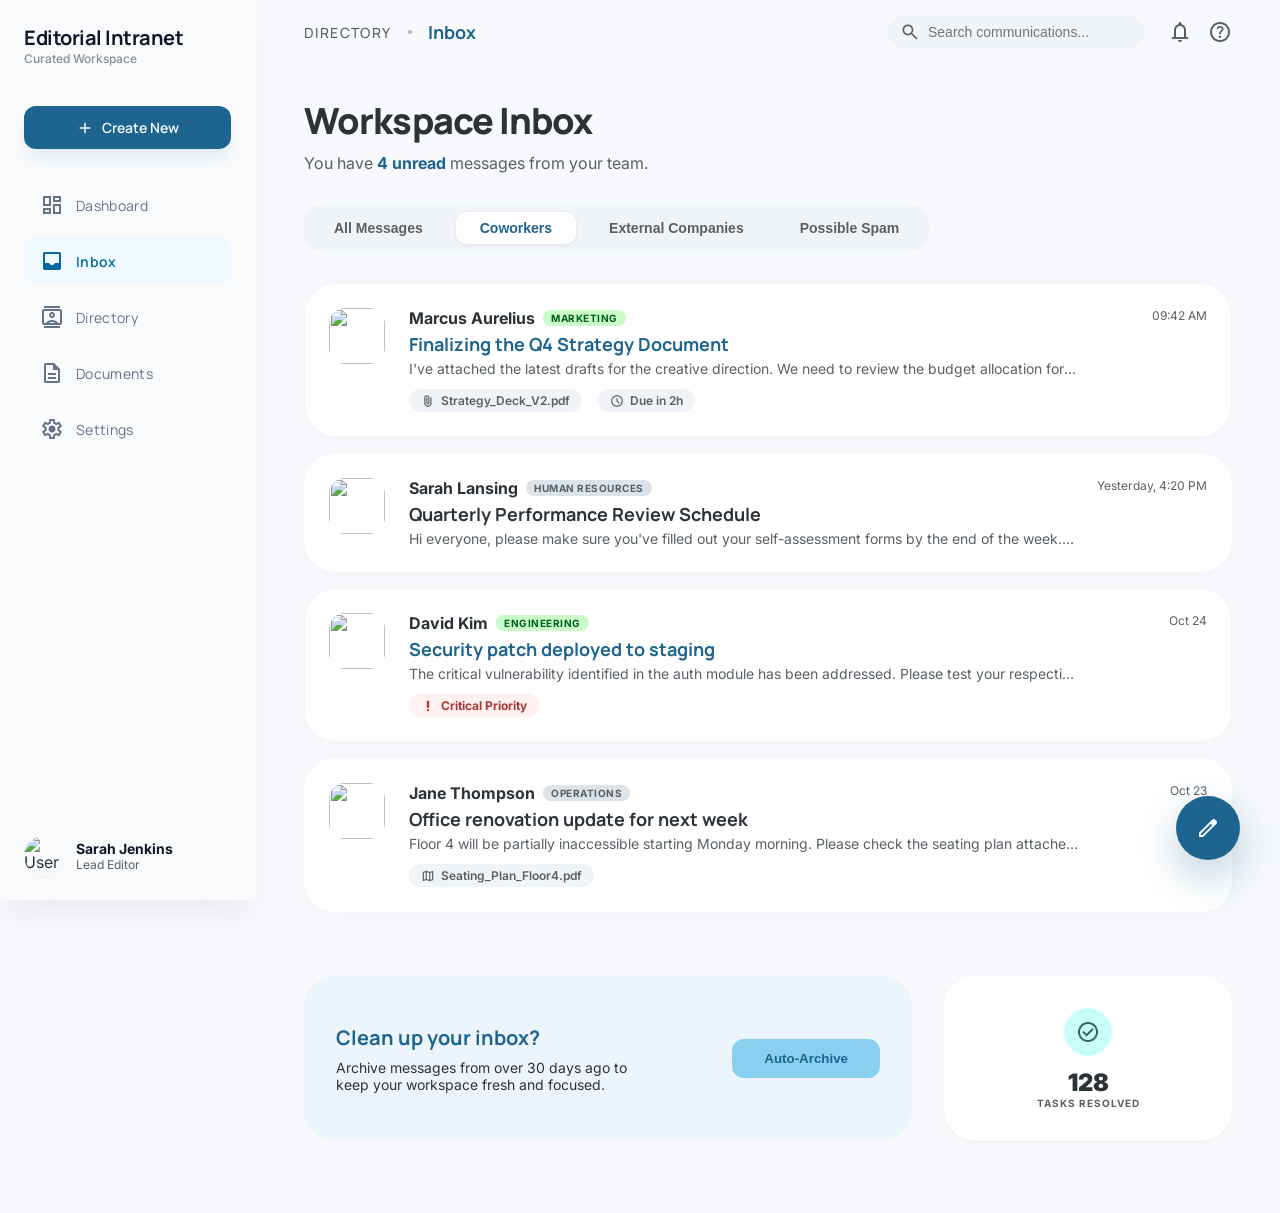
==== correo/correo.html @ ca58f9d9 "Demo" ====
<!DOCTYPE html>
<html class="light" lang="en">
<head>
    <meta charset="utf-8" />
    <meta content="width=device-width, initial-scale=1.0" name="viewport" />
    <title>Inbox - Lumina Corporate</title>
    <link href="https://fonts.googleapis.com/css2?family=Inter:wght@300;400;500;600;700&family=Manrope:wght@500;600;700;800&display=swap" rel="stylesheet" />
    <link href="https://fonts.googleapis.com/css2?family=Material+Symbols+Outlined:wght,FILL@100..700,0..1&display=swap" rel="stylesheet" />
    <link rel="stylesheet" href="../styles.css" />
</head>

<body class="app-body">
    <!-- Replicated Sidebar from Index.html -->
    <aside class="sidebar">
        <div class="sidebar-header">
            <h1 class="sidebar-title">Editorial Intranet</h1>
            <p class="sidebar-subtitle">Curated Workspace</p>
        </div>
        <button class="btn-primary create-new-btn">
            <span class="material-symbols-outlined icon-lg" data-icon="add">add</span>
            Create New
        </button>
        <nav class="sidebar-nav">
            <a class="nav-item" href="../index.html">
                <span class="material-symbols-outlined" data-icon="dashboard">dashboard</span>
                Dashboard
            </a>
            <a class="nav-item active" href="#">
                <span class="material-symbols-outlined" data-icon="inbox">inbox</span>
                Inbox
            </a>
            <a class="nav-item" href="#">
                <span class="material-symbols-outlined" data-icon="contacts">contacts</span>
                Directory
            </a>
            <a class="nav-item" href="#">
                <span class="material-symbols-outlined" data-icon="description">description</span>
                Documents
            </a>
            <a class="nav-item" href="#">
                <span class="material-symbols-outlined" data-icon="settings">settings</span>
                Settings
            </a>
        </nav>
        <div class="user-profile">
            <img alt="User avatar" class="avatar" src="https://lh3.googleusercontent.com/aida-public/[base64]" />
            <div class="user-info">
                <p class="user-name">Sarah Jenkins</p>
                <p class="user-role">Lead Editor</p>
            </div>
        </div>
    </aside>

    <main class="main-content">
        <!-- Replicated TopAppBar from Index.html -->
        <header class="top-nav">
            <div class="breadcrumbs">
                <span class="breadcrumb-item">Directory</span>
                <span class="breadcrumb-separator"></span>
                <span class="breadcrumb-current">Inbox</span>
            </div>
            <div class="top-nav-actions">
                <div class="search-bar-wrapper">
                    <span class="material-symbols-outlined search-icon">search</span>
                    <input class="search-input" placeholder="Search communications..." type="text" />
                </div>
                <div class="nav-icons">
                    <button class="icon-btn">
                        <span class="material-symbols-outlined" data-icon="notifications">notifications</span>
                    </button>
                    <button class="icon-btn">
                        <span class="material-symbols-outlined" data-icon="help_outline">help_outline</span>
                    </button>
                </div>
            </div>
        </header>

        <!-- Inbox Canvas -->
        <div class="inbox-canvas">
            <div class="inbox-container">
                <!-- Welcome Section -->
                <header class="inbox-banner">
                    <div>
                        <h1 class="inbox-title">Workspace Inbox</h1>
                        <p class="inbox-subtitle">You have <span class="text-primary unread-count">4 unread</span> messages from your team.</p>
                    </div>
                </header>

                <!-- Filter Tabs -->
                <div class="filter-tabs">
                    <button class="filter-tab">All Messages</button>
                    <button class="filter-tab active">Coworkers</button>
                    <button class="filter-tab">External Companies</button>
                    <button class="filter-tab">Possible Spam</button>
                </div>

                <!-- Bento Style Message List -->
                <div class="message-list-full">
                    <!-- Message Item 1 -->
                    <div class="msg-card">
                        <div class="message-inner">
                            <img class="message-avatar" src="https://lh3.googleusercontent.com/aida-public/[base64]" />
                            <div class="message-details">
                                <div class="msg-header">
                                    <div class="msg-meta-left">
                                        <h3 class="msg-sender">Marcus Aurelius</h3>
                                        <span class="msg-badge badge-marketing">Marketing</span>
                                    </div>
                                    <span class="msg-time">09:42 AM</span>
                                </div>
                                <h4 class="msg-subject unread">Finalizing the Q4 Strategy Document</h4>
                                <p class="msg-snippet">I've attached the latest drafts for the creative direction. We need to review the budget allocation for the social media campaigns before the...</p>
                                <div class="msg-attachments">
                                    <div class="attachment-pill">
                                        <span class="material-symbols-outlined" data-icon="attach_file">attach_file</span>
                                        <span>Strategy_Deck_V2.pdf</span>
                                    </div>
                                    <div class="time-pill">
                                        <span class="material-symbols-outlined" data-icon="schedule">schedule</span>
                                        <span>Due in 2h</span>
                                    </div>
                                </div>
                            </div>
                        </div>
                    </div>

                    <!-- Message Item 2 -->
                    <div class="msg-card">
                        <div class="message-inner">
                            <img class="message-avatar" src="https://lh3.googleusercontent.com/aida-public/[base64]" />
                            <div class="message-details">
                                <div class="msg-header">
                                    <div class="msg-meta-left">
                                        <h3 class="msg-sender">Sarah Lansing</h3>
                                        <span class="msg-badge badge-hr">Human Resources</span>
                                    </div>
                                    <span class="msg-time">Yesterday, 4:20 PM</span>
                                </div>
                                <h4 class="msg-subject">Quarterly Performance Review Schedule</h4>
                                <p class="msg-snippet">Hi everyone, please make sure you've filled out your self-assessment forms by the end of the week. Link is in the portal under employees...</p>
                            </div>
                        </div>
                    </div>

                    <!-- Message Item 3 -->
                    <div class="msg-card">
                        <div class="message-inner">
                            <img class="message-avatar" src="https://lh3.googleusercontent.com/aida-public/[base64]" />
                            <div class="message-details">
                                <div class="msg-header">
                                    <div class="msg-meta-left">
                                        <h3 class="msg-sender">David Kim</h3>
                                        <span class="msg-badge badge-eng">Engineering</span>
                                    </div>
                                    <span class="msg-time">Oct 24</span>
                                </div>
                                <h4 class="msg-subject unread">Security patch deployed to staging</h4>
                                <p class="msg-snippet">The critical vulnerability identified in the auth module has been addressed. Please test your respective modules in the staging environment before midnight.</p>
                                <div class="msg-attachments">
                                    <div class="priority-pill">
                                        <span class="material-symbols-outlined" data-icon="priority_high">priority_high</span>
                                        <span>Critical Priority</span>
                                    </div>
                                </div>
                            </div>
                        </div>
                    </div>

                    <!-- Message Item 4 -->
                    <div class="msg-card">
                        <div class="message-inner">
                            <img class="message-avatar" src="https://lh3.googleusercontent.com/aida-public/[base64]" />
                            <div class="message-details">
                                <div class="msg-header">
                                    <div class="msg-meta-left">
                                        <h3 class="msg-sender">Jane Thompson</h3>
                                        <span class="msg-badge badge-ops">Operations</span>
                                    </div>
                                    <span class="msg-time">Oct 23</span>
                                </div>
                                <h4 class="msg-subject">Office renovation update for next week</h4>
                                <p class="msg-snippet">Floor 4 will be partially inaccessible starting Monday morning. Please check the seating plan attached to see where your temporary workstation will be located.</p>
                                <div class="msg-attachments">
                                    <div class="attachment-pill">
                                        <span class="material-symbols-outlined" data-icon="map">map</span>
                                        <span>Seating_Plan_Floor4.pdf</span>
                                    </div>
                                </div>
                            </div>
                        </div>
                    </div>
                </div>

                <!-- Bottom Pagination / More Stats -->
                <div class="stats-grid" style="margin-top: 2rem;">
                    <div class="clean-inbox-banner">
                        <div class="clean-text-wrap">
                            <h3 class="clean-inbox-title">Clean up your inbox?</h3>
                            <p class="clean-inbox-desc">Archive messages from over 30 days ago to keep your workspace fresh and focused.</p>
                        </div>
                        <button class="btn-secondary">Auto-Archive</button>
                    </div>
                    <div class="resolved-stat-box">
                        <div class="resolved-icon">
                            <span class="material-symbols-outlined" data-icon="check_circle">check_circle</span>
                        </div>
                        <div class="resolved-number">128</div>
                        <div class="resolved-label">Tasks Resolved</div>
                    </div>
                </div>
            </div>
        </div>
    </main>

    <!-- Floating Action Button -->
    <button class="fab-btn">
        <span class="material-symbols-outlined" data-icon="edit">edit</span>
    </button>
</body>
</html>
---- styles.css ----
:root {
    --on-primary: #f6f9ff;
    --primary: #1d648f;
    --background: #f7f9fc;
    --on-surface: #2c3338;
    --on-surface-variant: #596065;
    --surface-container-low: #f0f4f8;
    --surface-container-lowest: #ffffff;
    --surface-container: #e9eef3;
    --surface-container-highest: #dce3e9;
    --outline-variant: #abb3b9;
    --error: #a83836;
    --on-error: #fff7f6;
    --error-container: #fa746f;
    --secondary: #006f20;
    --secondary-container: #93f993;
    --on-secondary-container: #005f1b;
    --tertiary: #346763;
    --tertiary-container: #c8fef8;
    --on-tertiary-container: #316460;
    --primary-container: #90cdfd;

    --font-headline: 'Manrope', sans-serif;
    --font-body: 'Inter', sans-serif;
}

* {
    box-sizing: border-box;
    margin: 0;
    padding: 0;
}

body.app-body {
    background-color: var(--background);
    color: var(--on-surface);
    font-family: var(--font-body);
    -webkit-font-smoothing: antialiased;
    -moz-osx-font-smoothing: grayscale;
}

/* Material Symbols */
.material-symbols-outlined {
    font-variation-settings: 'FILL' 0, 'wght' 400, 'GRAD' 0, 'opsz' 24;
    vertical-align: middle;
}

/* Typography Utilities */
.text-error { color: var(--error); }
.text-secondary { color: var(--secondary); }
.text-primary { color: var(--primary); }
.text-on-surface { color: var(--on-surface); }
.text-neutral { color: var(--on-surface-variant); }

.icon-error { background-color: rgba(250, 116, 111, 0.2); color: var(--error); }
.icon-primary { background-color: rgba(144, 205, 253, 0.2); color: var(--primary); }
.icon-lg { font-size: 1.125rem; }

/* Buttons */
.btn-primary {
    background-color: var(--primary);
    color: var(--on-primary);
    padding: 0.75rem 1.5rem;
    border-radius: 1rem;
    font-family: var(--font-headline);
    font-weight: 600;
    font-size: 0.875rem;
    display: flex;
    align-items: center;
    gap: 0.5rem;
    border: none;
    cursor: pointer;
    box-shadow: 0 10px 15px -3px rgba(29, 100, 143, 0.1);
    transition: all 0.2s;
}
.btn-primary:hover { opacity: 0.9; box-shadow: 0 10px 15px -3px rgba(29, 100, 143, 0.2); }
.btn-primary:active { transform: scale(0.95); }

.create-new-btn {
    width: 100%;
    justify-content: center;
    border-radius: 0.75rem;
    margin-bottom: 2rem;
}

/* Sidebar Component */
.sidebar {
    height: 100vh;
    width: 16rem;
    position: fixed;
    left: 0;
    top: 0;
    background-color: rgba(248, 250, 252, 0.8);
    backdrop-filter: blur(24px);
    -webkit-backdrop-filter: blur(24px);
    display: flex;
    flex-direction: column;
    padding: 1.5rem;
    border-right: 1px solid rgba(226, 232, 240, 0.15);
    box-shadow: 0 20px 25px -5px rgba(15, 23, 42, 0.05);
    z-index: 50;
}
@media (prefers-color-scheme: dark) {
    .sidebar { background-color: rgba(15, 23, 42, 0.8); border-right-color: rgba(30, 41, 59, 0.15); }
    .sidebar-title { color: #ffffff !important; }
}

.sidebar-header { margin-bottom: 2.5rem; }
.sidebar-title { font-size: 1.25rem; font-weight: 700; letter-spacing: -0.025em; color: #0f172a; font-family: var(--font-headline); }
.sidebar-subtitle { font-size: 0.75rem; color: var(--on-surface-variant); font-weight: 500; opacity: 0.7; }

.sidebar-nav { flex: 1; display: flex; flex-direction: column; gap: 0.5rem; }
.nav-item {
    display: flex; align-items: center; gap: 0.75rem; padding: 0.75rem 1rem; border-radius: 0.75rem;
    text-decoration: none; font-family: var(--font-headline); font-size: 0.875rem; letter-spacing: 0.025em;
    transition: background-color 0.2s, color 0.2s;
}
.nav-item.active {
    color: #0369a1; font-weight: 600; background-color: #f0f9ff;
}
.nav-item.active .material-symbols-outlined { font-variation-settings: 'FILL' 1; }
.nav-item:not(.active) { color: #64748b; }
.nav-item:not(.active):hover { background-color: #f0f9ff; }

@media (prefers-color-scheme: dark) {
    .nav-item.active { color: #38bdf8; background-color: rgba(12, 74, 110, 0.3); }
    .nav-item:not(.active) { color: #94a3b8; }
    .nav-item:not(.active):hover { background-color: rgba(12, 74, 110, 0.3); }
}

.user-profile {
    margin-top: auto; padding-top: 1.5rem; display: flex; align-items: center; gap: 0.75rem; border-top: 1px solid #f1f5f9;
}
.avatar { width: 2.5rem; height: 2.5rem; border-radius: 9999px; object-fit: cover; box-shadow: 0 1px 2px 0 rgba(0,0,0,0.05); }
.user-info { overflow: hidden; }
.user-name { font-size: 0.875rem; font-weight: 700; color: #0f172a; white-space: nowrap; overflow: hidden; text-overflow: ellipsis; }
.user-role { font-size: 0.75rem; color: var(--on-surface-variant); white-space: nowrap; overflow: hidden; text-overflow: ellipsis; }

/* Main Content Area */
.main-content { margin-left: 16rem; min-height: 100vh; }

.top-nav {
    width: 100%; height: 4rem; position: sticky; top: 0; z-index: 40; background-color: transparent;
    display: flex; justify-content: space-between; align-items: center; padding: 0 3rem;
    font-family: var(--font-headline); font-size: 1.125rem;
}
.breadcrumbs { display: flex; align-items: center; gap: 1rem; }
.breadcrumb-item { color: var(--on-surface-variant); font-size: 0.875rem; font-weight: 500; letter-spacing: 0.1em; text-transform: uppercase; }
.breadcrumb-separator { width: 0.25rem; height: 0.25rem; border-radius: 9999px; background-color: var(--outline-variant); }
.breadcrumb-current { color: var(--primary); font-weight: 700; }

.top-nav-actions { display: flex; align-items: center; gap: 1.5rem; }
.search-bar-wrapper { position: relative; display: flex; align-items: center; }
.search-icon { position: absolute; left: 0.75rem; color: var(--on-surface-variant); font-size: 1.25rem; }
.search-input {
    background-color: var(--surface-container-low); border: none; border-radius: 9999px;
    padding: 0.5rem 1rem 0.5rem 2.5rem; font-size: 0.875rem; width: 16rem; transition: all 0.2s; outline: none;
}
.search-input:focus { box-shadow: 0 0 0 2px rgba(29, 100, 143, 0.2); }
.nav-icons { display: flex; align-items: center; gap: 1rem; color: var(--on-surface-variant); }
.icon-btn { background: none; border: none; cursor: pointer; color: inherit; transition: color 0.15s, transform 0.1s; }
.icon-btn:hover { color: var(--primary); }
.icon-btn:active { transform: scale(0.95); }

/* Dashboard layout */
.dashboard-container { padding: 2rem 3rem; }
.welcome-section { margin-bottom: 3rem; }
.welcome-title { font-size: 3rem; font-weight: 800; font-family: var(--font-headline); letter-spacing: -0.025em; color: var(--on-background); margin-bottom: 0.5rem; }
.welcome-subtitle { color: var(--on-surface-variant); font-size: 1.125rem; font-weight: 500; opacity: 0.8; }

.bento-grid {
    display: grid;
    grid-template-columns: repeat(12, minmax(0, 1fr));
    gap: 2rem;
}

.bento-card {
    background-color: var(--surface-container-low);
    border-radius: 1.5rem;
    padding: 2rem;
    position: relative;
    overflow: hidden;
    display: flex;
    flex-direction: column;
}

.cybersecurity-card { grid-column: span 12 / span 12; min-height: 400px; justify-content: space-between; }
@media (min-width: 1024px) {
    .cybersecurity-card { grid-column: span 8 / span 8; }
    .calendar-card { grid-column: span 4 / span 4; box-shadow: 0 20px 25px -5px rgba(15, 23, 42, 0.05); }
    .inbox-card { grid-column: span 7 / span 7; box-shadow: 0 20px 25px -5px rgba(15, 23, 42, 0.05); }
    .tasks-card { grid-column: span 5 / span 5; }
}

/* Card components */
.card-content-front { position: relative; z-index: 10; width: 100%; height: 100%; display: flex; flex-direction: column; }
.card-header-split { display: flex; justify-content: space-between; align-items: flex-start; margin-bottom: 2rem; }
.card-title { font-size: 1.875rem; font-weight: 700; font-family: var(--font-headline); }
.card-title-sm { font-size: 1.25rem; font-weight: 700; font-family: var(--font-headline); }

/* Badges */
.badge { font-size: 0.75rem; font-weight: 700; border-radius: 9999px; }
.badge-admin { background-color: var(--tertiary-container); color: var(--on-tertiary-container); padding: 0.25rem 0.75rem; text-transform: uppercase; letter-spacing: 0.05em; margin-bottom: 0.75rem; display: inline-block; }
.badge-date { color: var(--primary); padding: 0.25rem 0.75rem; background-color: rgba(144, 205, 253, 0.2); }
.badge-error { background-color: var(--error); color: var(--on-error); font-size: 0.625rem; padding: 0.125rem 0.5rem; }
.badge-priority-high { background-color: rgba(250, 116, 111, 0.2); color: var(--error); padding: 0.125rem 0.5rem; text-transform: uppercase; letter-spacing: 0.1em; font-size: 0.625rem; }
.badge-priority-medium { background-color: rgba(144, 205, 253, 0.2); color: var(--primary); padding: 0.125rem 0.5rem; text-transform: uppercase; letter-spacing: 0.1em; font-size: 0.625rem; }
.badge-priority-low { background-color: rgba(147, 249, 147, 0.2); color: var(--secondary); padding: 0.125rem 0.5rem; text-transform: uppercase; letter-spacing: 0.1em; font-size: 0.625rem; }

/* Cybersecurity widget stats */
.stats-grid { display: grid; grid-template-columns: repeat(3, minmax(0, 1fr)); gap: 2rem; margin-bottom: 2.5rem; }
.stat-box { background-color: var(--surface-container-lowest); padding: 1.5rem; border-radius: 1rem; box-shadow: 0 1px 2px 0 rgba(0,0,0,0.05); }
.stat-label { font-size: 0.75rem; font-weight: 700; color: var(--on-surface-variant); text-transform: uppercase; margin-bottom: 0.5rem; }
.stat-value-wrapper { display: flex; align-items: flex-end; gap: 0.75rem; }
.stat-val { font-size: 2.25rem; font-weight: 700; line-height: 1; }
.stat-trend { font-size: 0.75rem; font-weight: 600; margin-bottom: 0.25rem; display: flex; align-items: center; }
.trend-error { color: var(--error); }
.trend-success { color: var(--secondary); }
.trend-neutral { color: var(--on-surface-variant); }
.stat-icon { font-size: 0.875rem; margin-right: 0.125rem; }

.section-label { font-size: 0.875rem; font-weight: 700; color: var(--on-surface-variant); text-transform: uppercase; letter-spacing: 0.1em; margin-bottom: 1rem; }
.traps-list { background-color: rgba(255, 255, 255, 0.5); border-radius: 1rem; overflow: hidden; }
.trap-item { display: flex; align-items: center; justify-content: space-between; padding: 1rem; border-bottom: 1px solid var(--surface-container); transition: background-color 0.2s; cursor: pointer; }
.trap-item:hover { background-color: var(--surface-container-lowest); }
.trap-item:last-child { border-bottom: none; }
.trap-info { display: flex; align-items: center; gap: 1rem; }
.trap-icon { width: 2.5rem; height: 2.5rem; border-radius: 9999px; display: flex; align-items: center; justify-content: center; }
.trap-name { font-weight: 700; font-size: 0.875rem; }
.trap-target { font-size: 0.75rem; color: var(--on-surface-variant); }
.trap-stats { text-align: right; }
.trap-clicks { font-size: 0.875rem; font-weight: 700; }
.progress-bar { width: 6rem; height: 0.375rem; background-color: var(--surface-container); border-radius: 9999px; margin-top: 0.25rem; }
.progress { height: 100%; border-radius: 9999px; }
.progress-high { width: 75%; background-color: var(--error); }
.progress-low { width: 25%; background-color: var(--primary); }

.aesthetic-blur { position: absolute; right: -5rem; bottom: -5rem; width: 20rem; height: 20rem; background-color: rgba(29, 100, 143, 0.05); border-radius: 9999px; filter: blur(48px); }

/* Events list */
.events-list { flex: 1; display: flex; flex-direction: column; gap: 1.5rem; }
.event-item { position: relative; padding-left: 1.5rem; border-left: 2px solid; }
.event-primary { border-color: var(--primary); }
.event-secondary { border-color: var(--secondary-container); }
.event-tertiary { border-color: var(--tertiary-container); }
.event-time { font-size: 0.75rem; font-weight: 700; margin-bottom: 0.25rem; }
.event-title { font-weight: 700; color: var(--on-surface); }
.event-location { font-size: 0.75rem; color: var(--on-surface-variant); }
.btn-outline {
    margin-top: 2rem; width: 100%; padding: 0.75rem; background: transparent; border: 2px solid var(--surface-container-highest);
    border-radius: 1rem; font-size: 0.875rem; font-weight: 700; color: var(--on-surface-variant); cursor: pointer; transition: background-color 0.2s;
}
.btn-outline:hover { background-color: var(--surface-container-low); }

/* Inbox */
.header-group { display: flex; align-items: center; gap: 0.75rem; }
.header-actions { display: flex; gap: 0.5rem; }
.icon-circle-btn { width: 2rem; height: 2rem; border-radius: 9999px; background-color: var(--surface-container-low); border: none; display: flex; align-items: center; justify-content: center; color: var(--on-surface-variant); cursor: pointer; }
.emails-list { display: flex; flex-direction: column; gap: 0.25rem; }
.email-item { display: flex; align-items: center; gap: 1rem; padding: 1rem; border-radius: 1rem; cursor: pointer; transition: background-color 0.2s; }
.email-item:hover { background-color: var(--surface-container-low); }
.email-read { opacity: 0.6; }
.email-avatar, .email-initials { width: 2.5rem; height: 2.5rem; border-radius: 9999px; object-fit: cover; }
.email-initials { display: flex; align-items: center; justify-content: center; font-weight: 700; font-size: 0.75rem; }
.initial-secondary { background-color: var(--secondary-container); color: var(--on-secondary-container); }
.initial-neutral { background-color: var(--surface-container-highest); color: var(--on-surface-variant); }
.email-content { flex: 1; min-width: 0; }
.email-header { display: flex; justify-content: space-between; align-items: center; margin-bottom: 0.125rem; }
.email-sender { font-weight: 700; font-size: 0.875rem; color: var(--on-surface); }
.email-time { font-size: 0.75rem; color: var(--on-surface-variant); }
.email-subject { font-size: 0.875rem; font-weight: 600; white-space: nowrap; overflow: hidden; text-overflow: ellipsis; }
.email-snippet { font-size: 0.75rem; color: var(--on-surface-variant); white-space: nowrap; overflow: hidden; text-overflow: ellipsis; }

/* Tasks */
.btn-text { color: var(--primary); font-size: 0.875rem; font-weight: 700; display: flex; align-items: center; gap: 0.25rem; border: none; background: transparent; cursor: pointer; }
.tasks-list { flex: 1; display: flex; flex-direction: column; gap: 1rem; }
.task-item { display: flex; align-items: flex-start; gap: 1rem; background-color: var(--surface-container-lowest); padding: 1rem; border-radius: 1rem; box-shadow: 0 1px 2px 0 rgba(0,0,0,0.05); border: 1px solid transparent; transition: border-color 0.2s; }
.task-item:hover { border-color: rgba(29, 100, 143, 0.1); }
.task-item:hover .checkbox { border-color: var(--primary); }
.checkbox { margin-top: 0.25rem; width: 1.25rem; height: 1.25rem; border-radius: 0.25rem; border: 2px solid rgba(29, 100, 143, 0.2); cursor: pointer; transition: border-color 0.2s; }
.task-content { flex: 1; }
.task-header { display: flex; justify-content: space-between; align-items: flex-start; margin-bottom: 0.25rem; }
.task-name { font-weight: 700; font-size: 0.875rem; }
.task-meta { font-size: 0.75rem; color: var(--on-surface-variant); }

/* --- INBOX SPECIFIC STYLES --- */
.inbox-canvas { padding: 2rem 3rem; }
.inbox-container { max-width: 64rem; margin: 0 auto; display: flex; flex-direction: column; gap: 2rem; }

.inbox-banner { display: flex; align-items: flex-end; justify-content: space-between; }
.inbox-title { font-size: 2.25rem; font-family: var(--font-headline); font-weight: 800; color: var(--on-surface); letter-spacing: -0.025em; margin-bottom: 0.5rem; }
.inbox-subtitle { color: var(--on-surface-variant); font-family: var(--font-body); font-size: 1rem; }
.unread-count { color: var(--primary); font-weight: 700; }

.filter-tabs { display: flex; align-items: center; gap: 0.5rem; padding: 0.375rem; background-color: var(--surface-container-low); border-radius: 1rem; width: fit-content; }
.filter-tab { padding: 0.5rem 1.5rem; border-radius: 0.75rem; font-size: 0.875rem; font-weight: 600; border: none; background: transparent; color: var(--on-surface-variant); cursor: pointer; transition: all 0.2s; }
.filter-tab:hover:not(.active) { color: var(--on-surface); }
.filter-tab.active { background-color: white; color: var(--primary); font-weight: 700; box-shadow: 0 1px 2px 0 rgba(0,0,0,0.05); border: 1px solid rgba(29,100,143,0.1); }

.message-list-full { display: grid; grid-template-columns: 1fr; gap: 1rem; }
.msg-card {
    background-color: var(--surface-container-lowest); padding: 1.5rem; border-radius: 2rem; box-shadow: 0 8px 32px rgba(0,0,0,0.02); border: 1px solid transparent; transition: all 0.2s; cursor: pointer; position: relative;
}
.msg-card:hover { border-color: rgba(226, 232, 240, 1); }
.msg-card:has(.unread) { border-color: rgba(29, 100, 143, 0.05); }
.msg-card:has(.unread):hover { border-color: rgba(29, 100, 143, 0.2); }

.message-inner { display: flex; gap: 1.5rem; align-items: flex-start; }
.message-avatar { width: 3.5rem; height: 3.5rem; border-radius: 1rem; object-fit: cover; }
.message-details { flex: 1; min-width: 0; }
.msg-header { display: flex; justify-content: space-between; align-items: flex-start; margin-bottom: 0.25rem; }
.msg-meta-left { display: flex; align-items: center; gap: 0.5rem; }
.msg-sender { font-weight: 700; color: var(--on-surface); font-size: 1rem; }

.msg-badge { font-size: 0.625rem; padding: 0.125rem 0.5rem; border-radius: 9999px; font-weight: 700; text-transform: uppercase; letter-spacing: 0.05em; }
.badge-marketing { background-color: rgba(147, 249, 147, 0.5); color: var(--on-secondary-container); }
.badge-hr { background-color: var(--surface-container-highest); color: var(--on-surface-variant); }
.badge-eng { background-color: rgba(147, 249, 147, 0.5); color: var(--on-secondary-container); }
.badge-ops { background-color: var(--surface-container-highest); color: var(--on-surface-variant); }

.msg-time { font-size: 0.75rem; color: var(--on-surface-variant); }
.msg-subject { font-family: var(--font-headline); font-weight: 700; font-size: 1.125rem; color: var(--on-surface); margin-bottom: 0.25rem; transition: text-decoration 0.2s; }
.msg-subject.unread { color: var(--primary); }
.msg-card:hover .msg-subject.unread { text-decoration: underline; }

.msg-snippet { color: var(--on-surface-variant); font-size: 0.875rem; display: -webkit-box; -webkit-line-clamp: 1; -webkit-box-orient: vertical; overflow: hidden; max-width: 42rem; }
.msg-attachments { display: flex; align-items: center; gap: 1rem; margin-top: 0.75rem; }

.attachment-pill, .time-pill, .priority-pill { display: flex; align-items: center; gap: 0.375rem; font-size: 0.75rem; border-radius: 9999px; padding: 0.25rem 0.75rem; font-weight: 600; }
.attachment-pill, .time-pill { background-color: var(--surface-container-low); color: var(--on-surface-variant); }
.priority-pill { background-color: rgba(250, 116, 111, 0.1); color: var(--error); font-weight: 700; }
.attachment-pill .material-symbols-outlined, .time-pill .material-symbols-outlined, .priority-pill .material-symbols-outlined { font-size: 0.875rem; }

.clean-inbox-banner { grid-column: span 1; background-color: rgba(137, 207, 240, 0.1); padding: 2rem; border-radius: 2rem; display: flex; align-items: center; justify-content: space-between; }
@media (min-width: 768px) { .clean-inbox-banner { grid-column: span 2 / span 2; } }
.clean-text-wrap { max-width: 20rem; }
.clean-inbox-title { font-family: var(--font-headline); font-weight: 700; font-size: 1.25rem; color: var(--primary); margin-bottom: 0.5rem; }
.clean-inbox-desc { font-size: 0.875rem; color: var(--primary-dim); }
.btn-secondary { padding: 0.75rem 2rem; background-color: #89CFF0; color: var(--primary); font-weight: 700; border-radius: 0.75rem; border: none; cursor: pointer; transition: all 0.2s; }
.btn-secondary:hover { box-shadow: 0 10px 15px -3px rgba(137, 207, 240, 0.3); }

.resolved-stat-box { background-color: white; padding: 2rem; border-radius: 2rem; box-shadow: 0 1px 2px 0 rgba(0,0,0,0.05); display: flex; flex-direction: column; justify-content: center; align-items: center; text-align: center; }
.resolved-icon { width: 3rem; height: 3rem; border-radius: 9999px; background-color: var(--tertiary-container); color: var(--tertiary); display: flex; align-items: center; justify-content: center; margin-bottom: 0.75rem; }
.resolved-number { font-size: 1.5rem; font-weight: 900; color: var(--on-surface); }
.resolved-label { font-size: 0.625rem; text-transform: uppercase; font-weight: 700; color: var(--on-surface-variant); letter-spacing: 0.1em; }

.fab-btn { position: fixed; bottom: 2.5rem; right: 2.5rem; width: 4rem; height: 4rem; border-radius: 9999px; background-color: var(--primary); color: var(--on-primary); border: none; display: flex; align-items: center; justify-content: center; box-shadow: 0 16px 40px rgba(29, 100, 143, 0.3); z-index: 50; cursor: pointer; transition: all 0.2s; }
.fab-btn:hover { transform: scale(1.1); }
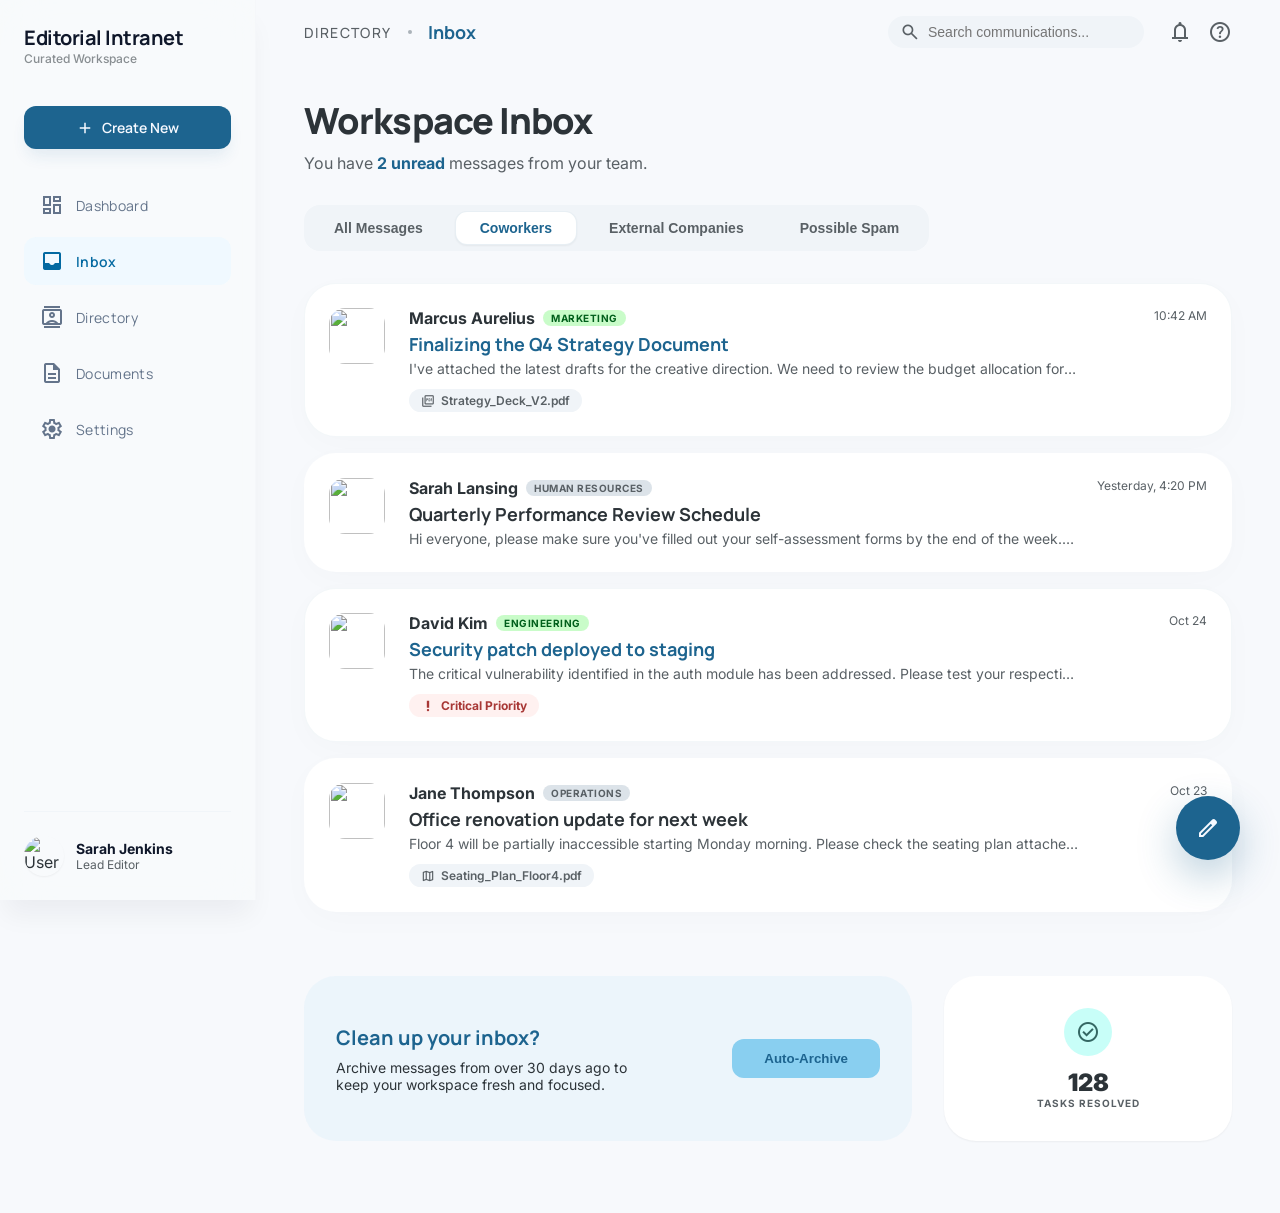
==== commit 12d8d2f5: "Correos extra" ====
--- a/correo/correo.html
+++ b/correo/correo.html
@@ -95,100 +95,8 @@
                 </div>
 
                 <!-- Bento Style Message List -->
-                <div class="message-list-full">
-                    <!-- Message Item 1 -->
-                    <div class="msg-card">
-                        <div class="message-inner">
-                            <img class="message-avatar" src="https://lh3.googleusercontent.com/aida-public/[base64]" />
-                            <div class="message-details">
-                                <div class="msg-header">
-                                    <div class="msg-meta-left">
-                                        <h3 class="msg-sender">Marcus Aurelius</h3>
-                                        <span class="msg-badge badge-marketing">Marketing</span>
-                                    </div>
-                                    <span class="msg-time">09:42 AM</span>
-                                </div>
-                                <h4 class="msg-subject unread">Finalizing the Q4 Strategy Document</h4>
-                                <p class="msg-snippet">I've attached the latest drafts for the creative direction. We need to review the budget allocation for the social media campaigns before the...</p>
-                                <div class="msg-attachments">
-                                    <div class="attachment-pill">
-                                        <span class="material-symbols-outlined" data-icon="attach_file">attach_file</span>
-                                        <span>Strategy_Deck_V2.pdf</span>
-                                    </div>
-                                    <div class="time-pill">
-                                        <span class="material-symbols-outlined" data-icon="schedule">schedule</span>
-                                        <span>Due in 2h</span>
-                                    </div>
-                                </div>
-                            </div>
-                        </div>
-                    </div>
-
-                    <!-- Message Item 2 -->
-                    <div class="msg-card">
-                        <div class="message-inner">
-                            <img class="message-avatar" src="https://lh3.googleusercontent.com/aida-public/[base64]" />
-                            <div class="message-details">
-                                <div class="msg-header">
-                                    <div class="msg-meta-left">
-                                        <h3 class="msg-sender">Sarah Lansing</h3>
-                                        <span class="msg-badge badge-hr">Human Resources</span>
-                                    </div>
-                                    <span class="msg-time">Yesterday, 4:20 PM</span>
-                                </div>
-                                <h4 class="msg-subject">Quarterly Performance Review Schedule</h4>
-                                <p class="msg-snippet">Hi everyone, please make sure you've filled out your self-assessment forms by the end of the week. Link is in the portal under employees...</p>
-                            </div>
-                        </div>
-                    </div>
-
-                    <!-- Message Item 3 -->
-                    <div class="msg-card">
-                        <div class="message-inner">
-                            <img class="message-avatar" src="https://lh3.googleusercontent.com/aida-public/[base64]" />
-                            <div class="message-details">
-                                <div class="msg-header">
-                                    <div class="msg-meta-left">
-                                        <h3 class="msg-sender">David Kim</h3>
-                                        <span class="msg-badge badge-eng">Engineering</span>
-                                    </div>
-                                    <span class="msg-time">Oct 24</span>
-                                </div>
-                                <h4 class="msg-subject unread">Security patch deployed to staging</h4>
-                                <p class="msg-snippet">The critical vulnerability identified in the auth module has been addressed. Please test your respective modules in the staging environment before midnight.</p>
-                                <div class="msg-attachments">
-                                    <div class="priority-pill">
-                                        <span class="material-symbols-outlined" data-icon="priority_high">priority_high</span>
-                                        <span>Critical Priority</span>
-                                    </div>
-                                </div>
-                            </div>
-                        </div>
-                    </div>
-
-                    <!-- Message Item 4 -->
-                    <div class="msg-card">
-                        <div class="message-inner">
-                            <img class="message-avatar" src="https://lh3.googleusercontent.com/aida-public/[base64]" />
-                            <div class="message-details">
-                                <div class="msg-header">
-                                    <div class="msg-meta-left">
-                                        <h3 class="msg-sender">Jane Thompson</h3>
-                                        <span class="msg-badge badge-ops">Operations</span>
-                                    </div>
-                                    <span class="msg-time">Oct 23</span>
-                                </div>
-                                <h4 class="msg-subject">Office renovation update for next week</h4>
-                                <p class="msg-snippet">Floor 4 will be partially inaccessible starting Monday morning. Please check the seating plan attached to see where your temporary workstation will be located.</p>
-                                <div class="msg-attachments">
-                                    <div class="attachment-pill">
-                                        <span class="material-symbols-outlined" data-icon="map">map</span>
-                                        <span>Seating_Plan_Floor4.pdf</span>
-                                    </div>
-                                </div>
-                            </div>
-                        </div>
-                    </div>
+                <div class="message-list-full" id="dyn-message-list">
+                    <!-- Messages dynamically rendered via script -->
                 </div>
 
                 <!-- Bottom Pagination / More Stats -->
@@ -216,5 +124,98 @@
     <button class="fab-btn">
         <span class="material-symbols-outlined" data-icon="edit">edit</span>
     </button>
+    <script src="../emails.js"></script>
+    <script>
+        const messageList = document.getElementById('dyn-message-list');
+        const unreadCountBadge = document.querySelector('.unread-count');
+        
+        function renderMessages(filterCategory = 'all') {
+            messageList.innerHTML = '';
+            let filteredEmails = emails;
+            
+            if (filterCategory !== 'all') {
+                filteredEmails = emails.filter(e => e.category === filterCategory);
+            }
+            
+            filteredEmails.forEach(email => {
+                let attachmentsHTML = '';
+                if (email.hasAttachment || email.priority) {
+                    let pills = '';
+                    if (email.hasAttachment) {
+                        pills += `
+                            <div class="attachment-pill">
+                                <span class="material-symbols-outlined" data-icon="${email.attachmentIcon || 'attach_file'}">${email.attachmentIcon || 'attach_file'}</span>
+                                <span>${email.attachmentName}</span>
+                            </div>
+                        `;
+                    }
+                    if (email.priority) {
+                        pills += `
+                            <div class="priority-pill">
+                                <span class="material-symbols-outlined" data-icon="priority_high">priority_high</span>
+                                <span>Critical Priority</span>
+                            </div>
+                        `;
+                    }
+                    attachmentsHTML = `<div class="msg-attachments">${pills}</div>`;
+                }
+
+                const msgCard = document.createElement('div');
+                msgCard.className = 'msg-card';
+                msgCard.onclick = () => window.location.href = '../mail/mail.html?id=' + email.id;
+                
+                msgCard.innerHTML = `
+                    <div class="message-inner">
+                        <img class="message-avatar" src="${email.avatar}" />
+                        <div class="message-details">
+                            <div class="msg-header">
+                                <div class="msg-meta-left">
+                                    <h3 class="msg-sender">${email.sender}</h3>
+                                    <span class="msg-badge ${email.badgeClass}">${email.badge}</span>
+                                </div>
+                                <span class="msg-time">${email.time}</span>
+                            </div>
+                            <h4 class="msg-subject ${email.unread ? 'unread' : ''}">${email.subject}</h4>
+                            <p class="msg-snippet">${email.snippet}</p>
+                            ${attachmentsHTML}
+                        </div>
+                    </div>
+                `;
+                messageList.appendChild(msgCard);
+            });
+            
+            // Update unread count
+            const unreadCount = filteredEmails.filter(e => e.unread).length;
+            unreadCountBadge.innerText = unreadCount + ' unread';
+            unreadCountBadge.style.display = unreadCount > 0 ? 'inline-block' : 'none';
+        }
+
+        // Initialize with default filter "Coworkers" (as requested or based on previous default, let's use all to show everything first, or map it properly)
+        // Wait, the prompt says previously "Coworkers" was active. Let's initialize based on the active tab
+        
+        const filterTabs = document.querySelectorAll('.filter-tab');
+        filterTabs.forEach(tab => {
+            tab.addEventListener('click', () => {
+                filterTabs.forEach(t => t.classList.remove('active'));
+                tab.classList.add('active');
+                
+                const tabText = tab.textContent.trim();
+                let category = 'all';
+                if (tabText === "Coworkers") category = 'coworker';
+                else if (tabText === "External Companies") category = 'external';
+                else if (tabText === "Possible Spam") category = 'spam';
+                
+                renderMessages(category);
+            });
+        });
+        
+        // Find initially active tab
+        const activeTab = document.querySelector('.filter-tab.active').textContent.trim();
+        let initialCategory = 'all';
+        if (activeTab === "Coworkers") initialCategory = 'coworker';
+        else initialCategory = 'all'; // Default to all if not matched, or maybe we should default to 'all' and make "All Messages" active
+        
+        renderMessages(initialCategory);
+    </script>
 </body>
 </html>
